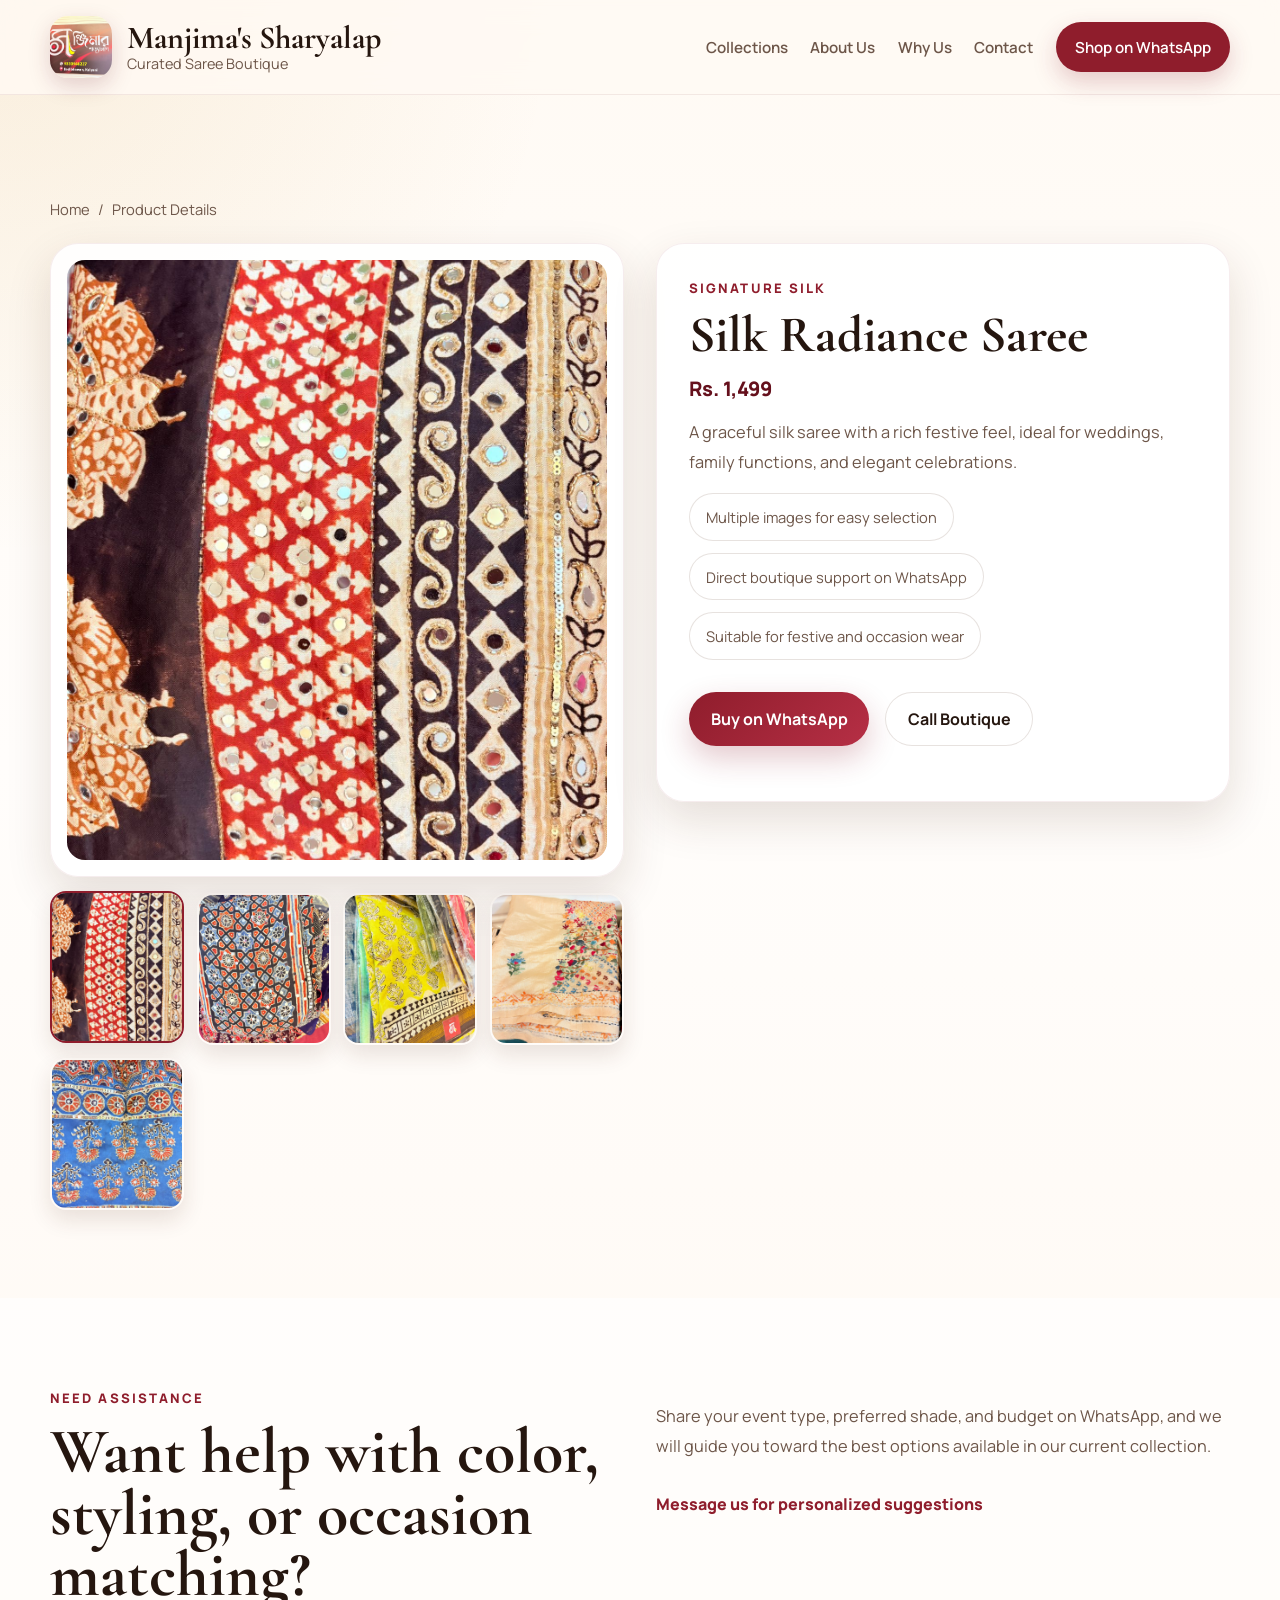
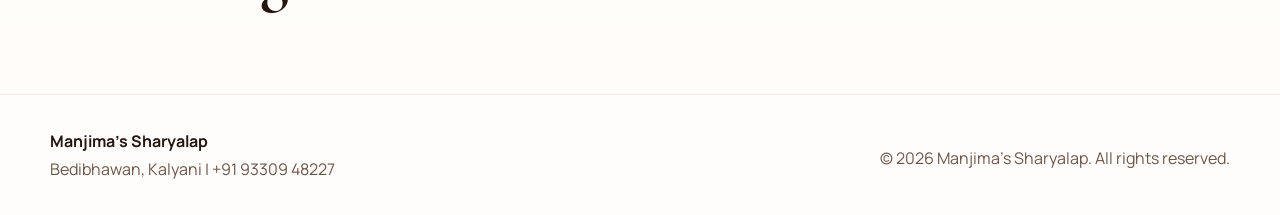
==== product.html @ 6802c30f "first commit" ====
<!DOCTYPE html>
<html lang="en">
<head>
    <meta charset="UTF-8">
    <meta name="viewport" content="width=device-width, initial-scale=1.0">
    <title>Product Details | Manjima's Sharyalap</title>
    <meta
        name="description"
        content="View saree details, browse gallery images, and connect with Manjima's Sharyalap on WhatsApp."
    >
    <link rel="preconnect" href="https://fonts.googleapis.com">
    <link rel="preconnect" href="https://fonts.gstatic.com" crossorigin>
    <link href="https://fonts.googleapis.com/css2?family=Cormorant+Garamond:wght@500;600;700&family=Manrope:wght@400;500;600;700;800&display=swap" rel="stylesheet">
    <link rel="stylesheet" href="css/style.css">
</head>
<body data-page="product">
    <header class="site-header compact-header">
        <div class="container nav-wrap">
            <a class="brand" href="index.html" aria-label="Manjima's Sharyalap Home">
                <img src="assets/logo.jpeg" alt="Manjima's Sharyalap logo">
                <div>
                    <span class="brand-title">Manjima's Sharyalap</span>
                    <span class="brand-subtitle">Curated Saree Boutique</span>
                </div>
            </a>

            <button class="nav-toggle" type="button" aria-label="Toggle menu" aria-expanded="false">
                <span></span>
                <span></span>
                <span></span>
            </button>

            <nav class="site-nav">
                <a href="index.html#collections">Collections</a>
                <a href="index.html#about">About Us</a>
                <a href="index.html#why-us">Why Us</a>
                <a href="index.html#contact">Contact</a>
                <a class="nav-cta" href="https://wa.me/919330948227?text=Hello%2C%20I%20want%20to%20explore%20your%20sarees." target="_blank" rel="noreferrer">Shop on WhatsApp</a>
            </nav>
        </div>
    </header>

    <main class="product-page">
        <section class="section">
            <div class="container breadcrumb">
                <a href="index.html">Home</a>
                <span>/</span>
                <span>Product Details</span>
            </div>

            <div class="container product-layout">
                <div class="product-gallery">
                    <div class="product-main-image">
                        <img id="mainImg" src="" alt="Saree image">
                    </div>
                    <div class="thumbs" id="thumbnailList"></div>
                </div>

                <div class="product-info">
                    <span class="eyebrow" id="productCategory">Signature Saree</span>
                    <h1 id="productName">Saree Collection</h1>
                    <p class="product-price" id="productPrice"></p>
                    <p class="product-description" id="productDescription"></p>

                    <div class="product-benefits">
                        <span>Multiple images for easy selection</span>
                        <span>Direct boutique support on WhatsApp</span>
                        <span>Suitable for festive and occasion wear</span>
                    </div>

                    <div class="product-actions">
                        <a class="btn btn-primary" id="buyLink" href="#" target="_blank" rel="noreferrer">Buy on WhatsApp</a>
                        <a class="btn btn-secondary" href="tel:+919330948227">Call Boutique</a>
                    </div>
                </div>
            </div>
        </section>

        <section class="section alt-section">
            <div class="container two-column">
                <div>
                    <span class="eyebrow">Need Assistance</span>
                    <h2>Want help with color, styling, or occasion matching?</h2>
                </div>
                <div>
                    <p>
                        Share your event type, preferred shade, and budget on WhatsApp, and we will guide you toward the best options available in our current collection.
                    </p>
                    <a class="text-link" href="https://wa.me/919330948227?text=Hello%2C%20I%20need%20help%20selecting%20a%20saree." target="_blank" rel="noreferrer">Message us for personalized suggestions</a>
                </div>
            </div>
        </section>
    </main>

    <footer class="site-footer">
        <div class="container footer-wrap">
            <div>
                <strong>Manjima's Sharyalap</strong>
                <p>Bedibhawan, Kalyani | +91 93309 48227</p>
            </div>
            <p>&copy; 2026 Manjima's Sharyalap. All rights reserved.</p>
        </div>
    </footer>

    <script src="js/script.js"></script>
</body>
</html>
---- css/style.css ----
:root {
    --bg: #fffaf4;
    --surface: #fffdf9;
    --surface-strong: #fff2e2;
    --text: #25160f;
    --muted: #6d5649;
    --line: rgba(87, 49, 31, 0.14);
    --primary: #8f1d2c;
    --primary-deep: #65101c;
    --accent: #d7a54a;
    --accent-soft: rgba(215, 165, 74, 0.18);
    --success: #1b7f4b;
    --shadow: 0 18px 45px rgba(73, 35, 16, 0.14);
    --radius-lg: 28px;
    --radius-md: 18px;
    --radius-sm: 12px;
    --container: 1180px;
}

* {
    box-sizing: border-box;
}

html {
    scroll-behavior: smooth;
}

body {
    margin: 0;
    font-family: "Manrope", sans-serif;
    color: var(--text);
    background:
        radial-gradient(circle at top left, rgba(215, 165, 74, 0.14), transparent 25%),
        linear-gradient(180deg, #fffaf4 0%, #fffdfb 42%, #fff8f1 100%);
}

img {
    max-width: 100%;
    display: block;
}

a {
    color: inherit;
    text-decoration: none;
}

button {
    font: inherit;
}

.container {
    width: min(calc(100% - 2rem), var(--container));
    margin: 0 auto;
}

.section {
    padding: 5.5rem 0;
}

.alt-section {
    background: rgba(255, 255, 255, 0.65);
}

.eyebrow {
    display: inline-block;
    margin-bottom: 0.9rem;
    font-size: 0.82rem;
    font-weight: 800;
    letter-spacing: 0.16em;
    text-transform: uppercase;
    color: var(--primary);
}

.site-header {
    position: sticky;
    top: 0;
    z-index: 50;
    backdrop-filter: blur(14px);
    background: rgba(255, 250, 244, 0.84);
    border-bottom: 1px solid rgba(101, 16, 28, 0.08);
}

.nav-wrap {
    display: flex;
    align-items: center;
    justify-content: space-between;
    gap: 1rem;
    padding: 1rem 0;
}

.brand {
    display: flex;
    align-items: center;
    gap: 0.95rem;
    min-width: 0;
}

.brand img {
    width: 62px;
    height: 62px;
    object-fit: cover;
    border-radius: 18px;
    box-shadow: 0 8px 22px rgba(101, 16, 28, 0.18);
}

.brand div {
    display: flex;
    flex-direction: column;
}

.brand-title {
    font-family: "Cormorant Garamond", serif;
    font-size: 2rem;
    font-weight: 700;
    line-height: 1;
}

.brand-subtitle {
    color: var(--muted);
    font-size: 0.9rem;
}

.site-nav {
    display: flex;
    align-items: center;
    gap: 1.4rem;
    font-size: 0.95rem;
    font-weight: 600;
}

.site-nav a {
    color: var(--muted);
    transition: color 0.2s ease, transform 0.2s ease;
}

.site-nav a:hover,
.site-nav a:focus-visible {
    color: var(--primary);
    transform: translateY(-1px);
}

.nav-cta {
    padding: 0.9rem 1.2rem;
    border-radius: 999px;
    background: var(--primary);
    color: #fff !important;
    box-shadow: 0 10px 24px rgba(143, 29, 44, 0.22);
}

.nav-toggle {
    display: none;
    width: 48px;
    height: 48px;
    border: 1px solid var(--line);
    border-radius: 14px;
    background: #fff;
    align-items: center;
    justify-content: center;
    flex-direction: column;
    gap: 4px;
    cursor: pointer;
}

.nav-toggle span {
    width: 18px;
    height: 2px;
    background: var(--text);
    border-radius: 999px;
}

.hero-section {
    padding: 5.8rem 0 4rem;
}

.hero-grid {
    display: grid;
    grid-template-columns: 1.2fr 0.8fr;
    gap: 2rem;
    align-items: stretch;
}

.hero-copy h1,
.section h2,
.product-info h1 {
    margin: 0;
    font-family: "Cormorant Garamond", serif;
    font-size: clamp(2.7rem, 5vw, 5rem);
    line-height: 0.96;
}

.hero-copy p,
.section-heading p,
.two-column p,
.feature-card p,
.contact-panel p,
.product-description {
    color: var(--muted);
    font-size: 1.02rem;
    line-height: 1.8;
}

.hero-actions,
.product-actions {
    display: flex;
    gap: 1rem;
    flex-wrap: wrap;
    margin: 2rem 0 1.4rem;
}

.btn {
    display: inline-flex;
    align-items: center;
    justify-content: center;
    min-height: 52px;
    padding: 0.95rem 1.35rem;
    border-radius: 999px;
    font-weight: 700;
    transition: transform 0.2s ease, box-shadow 0.2s ease, background 0.2s ease;
}

.btn:hover,
.btn:focus-visible {
    transform: translateY(-2px);
}

.btn-primary {
    background: linear-gradient(135deg, var(--primary), #b62f45);
    color: #fff;
    box-shadow: 0 12px 30px rgba(143, 29, 44, 0.24);
}

.btn-secondary {
    border: 1px solid var(--line);
    background: rgba(255, 255, 255, 0.8);
    color: var(--text);
}

.hero-points,
.product-benefits {
    display: flex;
    flex-wrap: wrap;
    gap: 0.75rem;
}

.hero-points span,
.product-benefits span {
    padding: 0.8rem 1rem;
    border-radius: 999px;
    background: rgba(255, 255, 255, 0.78);
    border: 1px solid var(--line);
    color: var(--muted);
    font-size: 0.92rem;
}

.hero-card,
.cta-banner,
.contact-panel,
.map-card,
.product-info,
.product-main-image,
.feature-card,
.card {
    border-radius: var(--radius-lg);
    background: rgba(255, 255, 255, 0.9);
    box-shadow: var(--shadow);
    border: 1px solid rgba(143, 29, 44, 0.08);
}

.hero-card {
    padding: 2rem;
    background:
        linear-gradient(155deg, rgba(143, 29, 44, 0.96), rgba(67, 16, 21, 0.92)),
        url("../assets/logo.jpeg") center/cover;
    color: #fff;
    overflow: hidden;
    position: relative;
}

.hero-card::after {
    content: "";
    position: absolute;
    inset: 0;
    background: linear-gradient(180deg, rgba(255,255,255,0.04), rgba(255,255,255,0));
    pointer-events: none;
}

.hero-card > * {
    position: relative;
    z-index: 1;
}

.hero-card-top {
    display: flex;
    flex-direction: column;
    gap: 0.35rem;
    padding-bottom: 1.6rem;
    border-bottom: 1px solid rgba(255, 255, 255, 0.16);
}

.hero-highlights {
    padding: 1.6rem 0;
    margin: 0;
    list-style: none;
    display: grid;
    gap: 0.9rem;
}

.hero-highlights li {
    position: relative;
    padding-left: 1.2rem;
    line-height: 1.7;
}

.hero-highlights li::before {
    content: "";
    position: absolute;
    left: 0;
    top: 0.7rem;
    width: 7px;
    height: 7px;
    border-radius: 50%;
    background: var(--accent);
}

.hero-contact {
    display: flex;
    flex-wrap: wrap;
    gap: 1rem;
}

.hero-contact a {
    color: #fff;
    font-weight: 700;
}

.proof-strip {
    padding-bottom: 1rem;
}

.proof-grid {
    display: grid;
    grid-template-columns: repeat(3, 1fr);
    gap: 1rem;
}

.proof-grid div {
    padding: 1.25rem 1.4rem;
    border-radius: var(--radius-md);
    border: 1px solid var(--line);
    background: rgba(255, 255, 255, 0.78);
}

.proof-grid strong,
.feature-card h3,
.card h3 {
    display: block;
    margin-bottom: 0.45rem;
    font-size: 1.05rem;
}

.proof-grid span {
    color: var(--muted);
    line-height: 1.7;
    font-size: 0.94rem;
}

.section-heading {
    max-width: 720px;
    margin-bottom: 2.4rem;
}

.product-grid,
.feature-grid {
    display: grid;
    grid-template-columns: repeat(4, minmax(0, 1fr));
    gap: 1.4rem;
}

.card {
    overflow: hidden;
}

.card-media {
    position: relative;
    aspect-ratio: 0.82;
    overflow: hidden;
}

.card-media img {
    width: 100%;
    height: 100%;
    object-fit: cover;
    transition: transform 0.45s ease;
}

.card:hover .card-media img {
    transform: scale(1.05);
}

.card-body {
    padding: 1.35rem;
}

.card-tag {
    display: inline-flex;
    align-items: center;
    padding: 0.4rem 0.7rem;
    border-radius: 999px;
    background: var(--accent-soft);
    color: var(--primary);
    font-size: 0.76rem;
    font-weight: 800;
    letter-spacing: 0.08em;
    text-transform: uppercase;
}

.card p,
.card-footer span,
.contact-list a,
.contact-list p,
.text-link,
.breadcrumb,
.breadcrumb a {
    color: var(--muted);
}

.card-price,
.product-price {
    display: block;
    margin: 0.9rem 0 0.5rem;
    font-size: 1.25rem;
    font-weight: 800;
    color: var(--primary-deep);
}

.card-footer {
    display: flex;
    align-items: center;
    justify-content: space-between;
    gap: 1rem;
    margin-top: 1.2rem;
}

.card-link {
    color: var(--primary);
    font-weight: 800;
}

.two-column,
.contact-grid,
.product-layout {
    display: grid;
    grid-template-columns: repeat(2, minmax(0, 1fr));
    gap: 2rem;
    align-items: start;
}

.feature-card {
    padding: 1.5rem;
}

.cta-section {
    padding-top: 0;
}

.cta-banner {
    padding: 2rem 2.2rem;
    display: flex;
    align-items: center;
    justify-content: space-between;
    gap: 1.5rem;
    background:
        linear-gradient(135deg, rgba(255, 240, 221, 0.98), rgba(255, 250, 244, 0.92));
}

.contact-panel,
.map-card,
.product-info {
    padding: 2rem;
}

.contact-list {
    display: grid;
    gap: 0.85rem;
    margin-top: 1.4rem;
}

.contact-list a {
    font-weight: 700;
}

.map-card iframe {
    width: 100%;
    min-height: 360px;
    border: 0;
    border-radius: 20px;
}

.site-footer {
    padding: 2.2rem 0;
    border-top: 1px solid rgba(101, 16, 28, 0.08);
    background: rgba(255, 255, 255, 0.74);
}

.footer-wrap {
    display: flex;
    justify-content: space-between;
    gap: 1.5rem;
    align-items: center;
}

.footer-wrap p {
    margin: 0.35rem 0 0;
    color: var(--muted);
}

.product-page {
    padding-top: 1rem;
}

.breadcrumb {
    display: flex;
    align-items: center;
    gap: 0.5rem;
    font-size: 0.92rem;
    margin-bottom: 1.5rem;
}

.product-gallery {
    display: grid;
    gap: 1rem;
}

.product-main-image {
    padding: 1rem;
}

.product-main-image img {
    width: 100%;
    aspect-ratio: 0.9;
    object-fit: cover;
    border-radius: 18px;
}

.thumbs {
    display: grid;
    grid-template-columns: repeat(4, minmax(0, 1fr));
    gap: 0.8rem;
}

.thumbs img {
    width: 100%;
    aspect-ratio: 0.88;
    object-fit: cover;
    border-radius: 16px;
    cursor: pointer;
    border: 2px solid transparent;
    box-shadow: 0 10px 22px rgba(73, 35, 16, 0.12);
    transition: border-color 0.2s ease, transform 0.2s ease;
}

.thumbs img:hover,
.thumbs img.active {
    border-color: var(--primary);
    transform: translateY(-2px);
}

.product-info h1 {
    font-size: clamp(2.3rem, 4vw, 3.8rem);
}

.text-link {
    display: inline-block;
    margin-top: 1rem;
    color: var(--primary);
    font-weight: 800;
}

@media (max-width: 1080px) {
    .product-grid,
    .feature-grid {
        grid-template-columns: repeat(2, minmax(0, 1fr));
    }

    .hero-grid,
    .two-column,
    .contact-grid,
    .product-layout {
        grid-template-columns: 1fr;
    }
}

@media (max-width: 820px) {
    .site-nav {
        position: absolute;
        top: calc(100% + 0.75rem);
        right: 1rem;
        left: 1rem;
        display: none;
        flex-direction: column;
        align-items: stretch;
        padding: 1rem;
        border-radius: 20px;
        background: rgba(255, 250, 244, 0.98);
        border: 1px solid var(--line);
        box-shadow: var(--shadow);
    }

    .site-nav.open {
        display: flex;
    }

    .nav-toggle {
        display: inline-flex;
    }

    .proof-grid,
    .footer-wrap {
        grid-template-columns: 1fr;
        display: grid;
    }

    .cta-banner {
        flex-direction: column;
        align-items: flex-start;
    }
}

@media (max-width: 640px) {
    .section,
    .hero-section {
        padding: 4rem 0;
    }

    .brand-title {
        font-size: 1.55rem;
    }

    .brand-subtitle {
        font-size: 0.8rem;
    }

    .product-grid,
    .feature-grid,
    .thumbs {
        grid-template-columns: 1fr;
    }

    .proof-grid {
        display: grid;
        grid-template-columns: 1fr;
    }

    .card-footer,
    .hero-actions,
    .product-actions {
        align-items: stretch;
        flex-direction: column;
    }

    .btn,
    .nav-cta {
        width: 100%;
    }

    .brand img {
        width: 54px;
        height: 54px;
    }
}
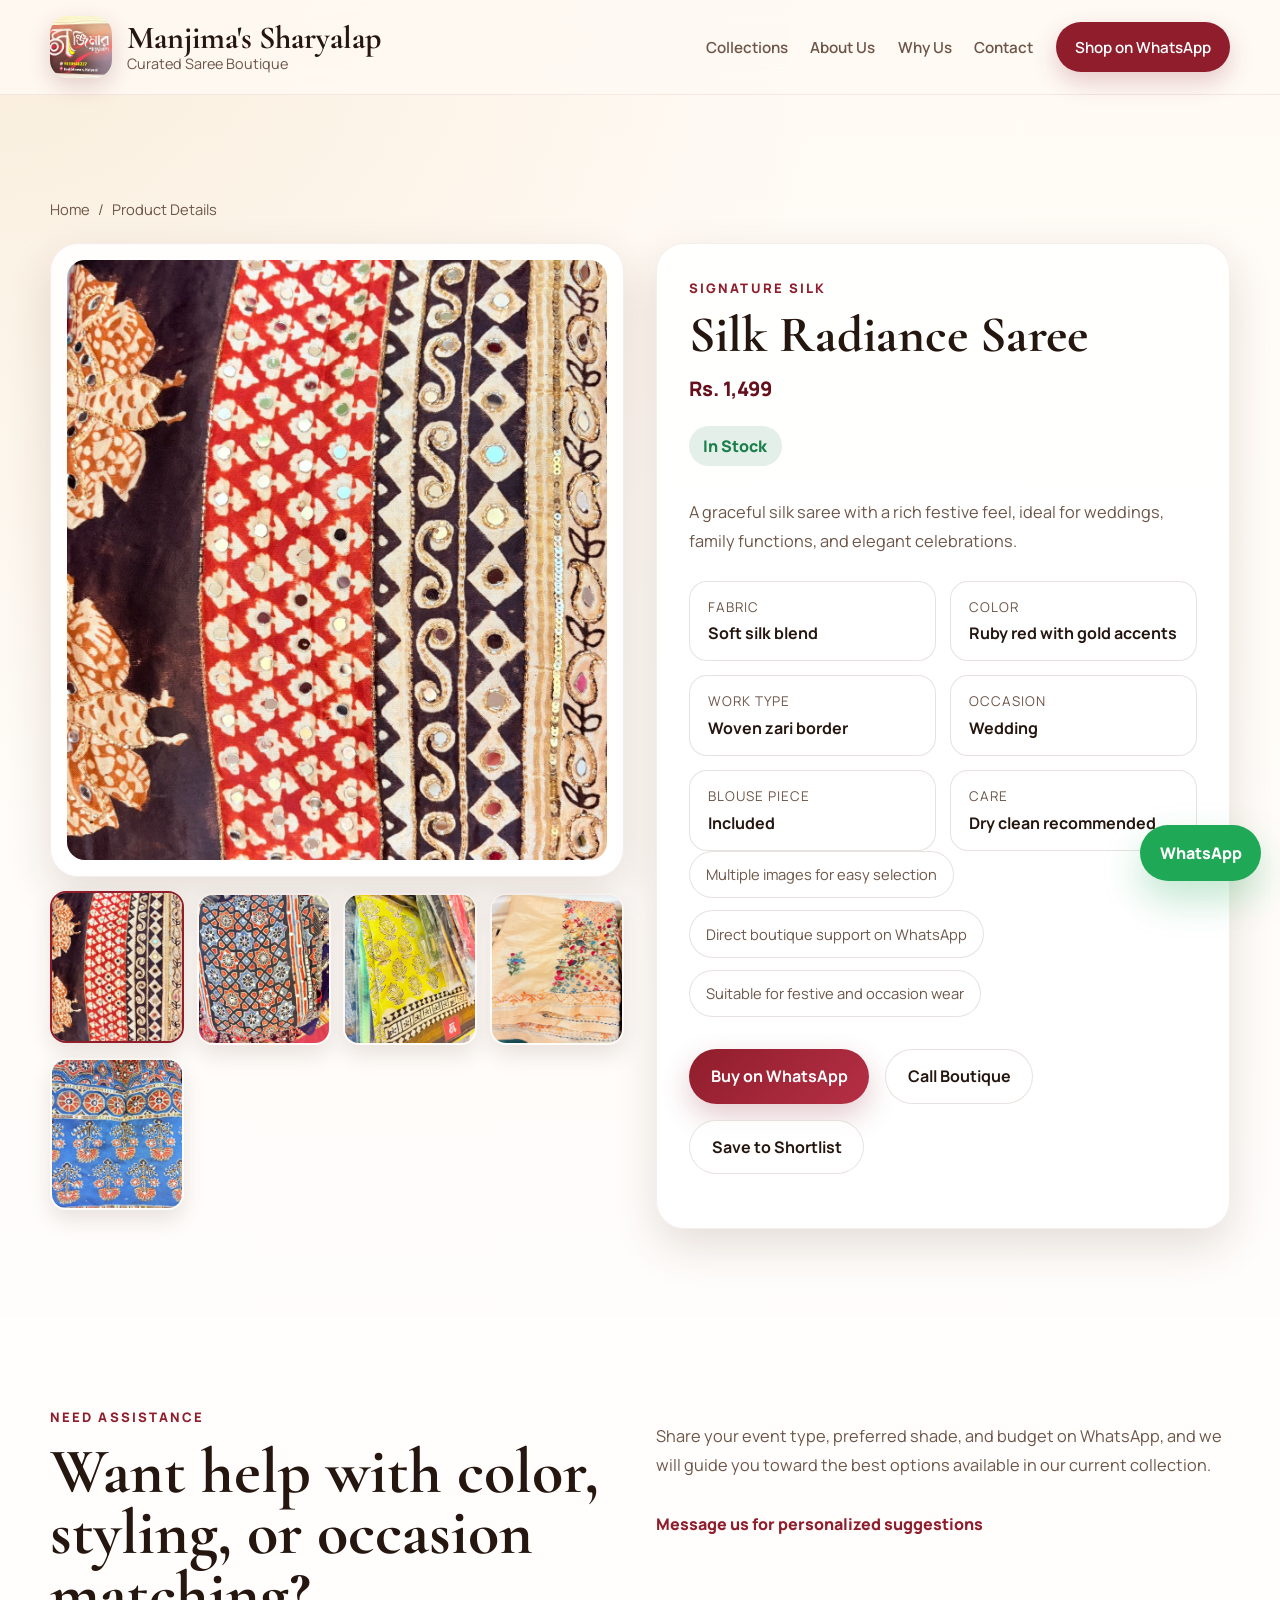
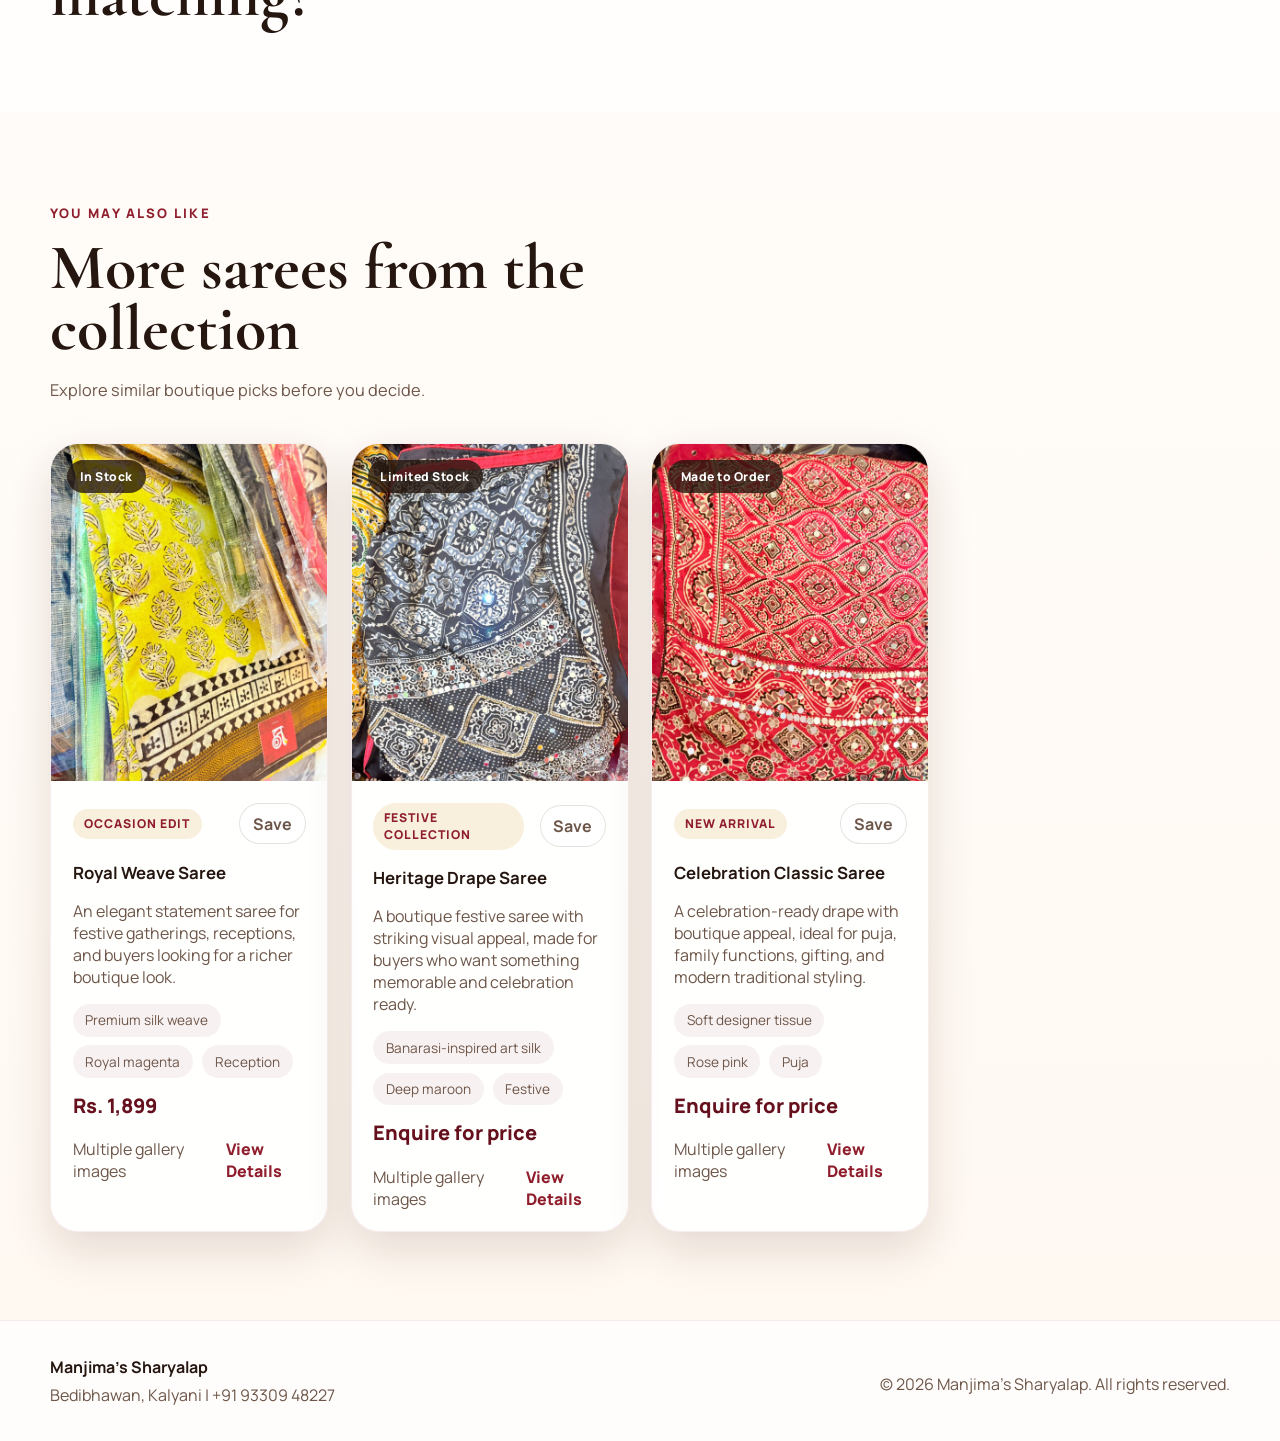
==== commit 7fbee7f0: "new things" ====
--- a/product.html
+++ b/product.html
@@ -14,8 +14,10 @@
     <link rel="stylesheet" href="css/style.css">
 </head>
 <body data-page="product">
+    <!-- Header / Navigation -->
     <header class="site-header compact-header">
         <div class="container nav-wrap">
+            <!-- Brand block: update logo, store name, or subtitle here -->
             <a class="brand" href="index.html" aria-label="Manjima's Sharyalap Home">
                 <img src="assets/logo.jpeg" alt="Manjima's Sharyalap logo">
                 <div>
@@ -30,6 +32,7 @@
                 <span></span>
             </button>
 
+            <!-- Main navigation: keep these links aligned with index.html sections -->
             <nav class="site-nav">
                 <a href="index.html#collections">Collections</a>
                 <a href="index.html#about">About Us</a>
@@ -41,7 +44,9 @@
     </header>
 
     <main class="product-page">
+        <!-- Product details section: images and product information are filled from js/script.js -->
         <section class="section">
+            <!-- Breadcrumb -->
             <div class="container breadcrumb">
                 <a href="index.html">Home</a>
                 <span>/</span>
@@ -49,18 +54,23 @@
             </div>
 
             <div class="container product-layout">
+                <!-- Product gallery -->
                 <div class="product-gallery">
                     <div class="product-main-image">
-                        <img id="mainImg" src="" alt="Saree image">
+                        <img id="mainImg" src="" alt="Saree image" role="button" tabindex="0" aria-label="Open zoomed product image">
                     </div>
                     <div class="thumbs" id="thumbnailList"></div>
                 </div>
 
+                <!-- Product info and call-to-action buttons -->
                 <div class="product-info">
                     <span class="eyebrow" id="productCategory">Signature Saree</span>
                     <h1 id="productName">Saree Collection</h1>
                     <p class="product-price" id="productPrice"></p>
+                    <p class="product-availability" id="productAvailability"></p>
                     <p class="product-description" id="productDescription"></p>
+
+                    <div class="detail-grid" id="productDetails"></div>
 
                     <div class="product-benefits">
                         <span>Multiple images for easy selection</span>
@@ -71,11 +81,13 @@
                     <div class="product-actions">
                         <a class="btn btn-primary" id="buyLink" href="#" target="_blank" rel="noreferrer">Buy on WhatsApp</a>
                         <a class="btn btn-secondary" href="tel:+919330948227">Call Boutique</a>
+                        <button class="btn btn-secondary" id="shortlistToggle" type="button">Save to Shortlist</button>
                     </div>
                 </div>
             </div>
         </section>
 
+        <!-- Support CTA section: update this if you want a different product inquiry message -->
         <section class="section alt-section">
             <div class="container two-column">
                 <div>
@@ -90,8 +102,28 @@
                 </div>
             </div>
         </section>
+
+        <section class="section" id="relatedSection">
+            <div class="container">
+                <div class="section-heading">
+                    <span class="eyebrow">You May Also Like</span>
+                    <h2>More sarees from the collection</h2>
+                    <p>Explore similar boutique picks before you decide.</p>
+                </div>
+                <div class="product-grid" id="relatedProducts"></div>
+            </div>
+        </section>
     </main>
 
+    <!-- Image zoom modal: opens when users tap the main product image -->
+    <div class="image-modal" id="imageModal" aria-hidden="true">
+        <button class="image-modal-nav image-modal-prev" id="imageModalPrev" type="button" aria-label="Previous image">&#10094;</button>
+        <button class="image-modal-close" id="imageModalClose" type="button" aria-label="Close image zoom">&times;</button>
+        <img id="modalImg" src="" alt="Zoomed saree image">
+        <button class="image-modal-nav image-modal-next" id="imageModalNext" type="button" aria-label="Next image">&#10095;</button>
+    </div>
+
+    <!-- Footer -->
     <footer class="site-footer">
         <div class="container footer-wrap">
             <div>
@@ -102,6 +134,10 @@
         </div>
     </footer>
 
+    <a class="floating-whatsapp" href="https://wa.me/919330948227?text=Hello%20Manjima%27s%20Sharyalap%2C%20I%20want%20to%20explore%20your%20latest%20saree%20collection." target="_blank" rel="noreferrer" aria-label="Chat on WhatsApp">
+        WhatsApp
+    </a>
+
     <script src="js/script.js"></script>
 </body>
 </html>
--- a/css/style.css
+++ b/css/style.css
@@ -1,3 +1,4 @@
+/* Global theme variables: change brand colors, shadows, spacing, and radius here */
 :root {
     --bg: #fffaf4;
     --surface: #fffdf9;
@@ -17,6 +18,7 @@
     --container: 1180px;
 }
 
+/* Base reset / global defaults */
 * {
     box-sizing: border-box;
 }
@@ -48,11 +50,13 @@
     font: inherit;
 }
 
+/* Shared layout helpers */
 .container {
     width: min(calc(100% - 2rem), var(--container));
     margin: 0 auto;
 }
 
+/* Reusable section spacing */
 .section {
     padding: 5.5rem 0;
 }
@@ -61,6 +65,7 @@
     background: rgba(255, 255, 255, 0.65);
 }
 
+/* Small top labels used above headings */
 .eyebrow {
     display: inline-block;
     margin-bottom: 0.9rem;
@@ -71,6 +76,7 @@
     color: var(--primary);
 }
 
+/* Header and navigation */
 .site-header {
     position: sticky;
     top: 0;
@@ -88,6 +94,7 @@
     padding: 1rem 0;
 }
 
+/* Brand logo and name */
 .brand {
     display: flex;
     align-items: center;
@@ -120,6 +127,7 @@
     font-size: 0.9rem;
 }
 
+/* Desktop navigation and CTA button */
 .site-nav {
     display: flex;
     align-items: center;
@@ -147,6 +155,7 @@
     box-shadow: 0 10px 24px rgba(143, 29, 44, 0.22);
 }
 
+/* Mobile menu button */
 .nav-toggle {
     display: none;
     width: 48px;
@@ -168,6 +177,7 @@
     border-radius: 999px;
 }
 
+/* Homepage hero section */
 .hero-section {
     padding: 5.8rem 0 4rem;
 }
@@ -207,6 +217,7 @@
     margin: 2rem 0 1.4rem;
 }
 
+/* Primary buttons */
 .btn {
     display: inline-flex;
     align-items: center;
@@ -235,6 +246,13 @@
     color: var(--text);
 }
 
+.btn-secondary.active {
+    background: var(--primary);
+    color: #fff;
+    border-color: var(--primary);
+}
+
+/* Hero trust points and product benefit pills */
 .hero-points,
 .product-benefits {
     display: flex;
@@ -252,6 +270,7 @@
     font-size: 0.92rem;
 }
 
+/* Shared card styling */
 .hero-card,
 .cta-banner,
 .contact-panel,
@@ -266,6 +285,7 @@
     border: 1px solid rgba(143, 29, 44, 0.08);
 }
 
+/* Hero card with branded background */
 .hero-card {
     padding: 2rem;
     background:
@@ -333,6 +353,7 @@
     font-weight: 700;
 }
 
+/* Trust strip below hero */
 .proof-strip {
     padding-bottom: 1rem;
 }
@@ -364,18 +385,21 @@
     font-size: 0.94rem;
 }
 
+/* Section headings */
 .section-heading {
     max-width: 720px;
     margin-bottom: 2.4rem;
 }
 
+/* Product listing and feature grids */
 .product-grid,
 .feature-grid {
     display: grid;
-    grid-template-columns: repeat(4, minmax(0, 1fr));
+    grid-template-columns: repeat(4, minmax(220px, 1fr));
     gap: 1.4rem;
 }
 
+/* Product card styles */
 .card {
     overflow: hidden;
 }
@@ -384,6 +408,19 @@
     position: relative;
     aspect-ratio: 0.82;
     overflow: hidden;
+}
+
+.card-badge {
+    position: absolute;
+    top: 1rem;
+    left: 1rem;
+    padding: 0.5rem 0.8rem;
+    border-radius: 999px;
+    background: rgba(37, 22, 15, 0.78);
+    color: #fff;
+    font-size: 0.76rem;
+    font-weight: 800;
+    letter-spacing: 0.04em;
 }
 
 .card-media img {
@@ -399,6 +436,13 @@
 
 .card-body {
     padding: 1.35rem;
+}
+
+.card-topline {
+    display: flex;
+    align-items: center;
+    justify-content: space-between;
+    gap: 1rem;
 }
 
 .card-tag {
@@ -446,6 +490,84 @@
     font-weight: 800;
 }
 
+.card-meta {
+    display: flex;
+    flex-wrap: wrap;
+    gap: 0.55rem;
+    margin-top: 1rem;
+}
+
+.card-meta span {
+    padding: 0.45rem 0.8rem;
+    border-radius: 999px;
+    background: rgba(143, 29, 44, 0.06);
+    color: var(--muted);
+    font-size: 0.85rem;
+}
+
+.shortlist-btn {
+    border: 1px solid var(--line);
+    background: #fff;
+    color: var(--muted);
+    padding: 0.55rem 0.8rem;
+    border-radius: 999px;
+    font-weight: 700;
+    cursor: pointer;
+    transition: background 0.2s ease, color 0.2s ease, border-color 0.2s ease;
+}
+
+.shortlist-btn.active,
+.shortlist-btn:hover,
+.shortlist-btn:focus-visible {
+    background: var(--primary);
+    color: #fff;
+    border-color: var(--primary);
+}
+
+.catalog-toolbar,
+.shortlist-actions {
+    display: flex;
+    align-items: end;
+    gap: 1rem;
+    flex-wrap: wrap;
+    margin-bottom: 1rem;
+}
+
+.search-field,
+.filter-field {
+    display: grid;
+    gap: 0.45rem;
+    flex: 1 1 220px;
+    color: var(--muted);
+    font-size: 0.92rem;
+    font-weight: 700;
+}
+
+.search-field input,
+.filter-field select {
+    min-height: 52px;
+    border-radius: 16px;
+    border: 1px solid var(--line);
+    background: rgba(255, 255, 255, 0.95);
+    padding: 0 1rem;
+    color: var(--text);
+    font: inherit;
+}
+
+.filter-reset {
+    min-width: 140px;
+}
+
+.catalog-summary,
+.empty-state {
+    color: var(--muted);
+}
+
+.empty-state {
+    margin-top: 1.2rem;
+}
+
+/* Two-column content sections */
 .two-column,
 .contact-grid,
 .product-layout {
@@ -459,6 +581,7 @@
     padding: 1.5rem;
 }
 
+/* CTA banner */
 .cta-section {
     padding-top: 0;
 }
@@ -473,6 +596,7 @@
         linear-gradient(135deg, rgba(255, 240, 221, 0.98), rgba(255, 250, 244, 0.92));
 }
 
+/* Contact and product information panels */
 .contact-panel,
 .map-card,
 .product-info {
@@ -496,6 +620,7 @@
     border-radius: 20px;
 }
 
+/* Footer */
 .site-footer {
     padding: 2.2rem 0;
     border-top: 1px solid rgba(101, 16, 28, 0.08);
@@ -514,6 +639,7 @@
     color: var(--muted);
 }
 
+/* Product page layout */
 .product-page {
     padding-top: 1rem;
 }
@@ -540,8 +666,10 @@
     aspect-ratio: 0.9;
     object-fit: cover;
     border-radius: 18px;
-}
-
+    cursor: zoom-in;
+}
+
+/* Product gallery thumbnails */
 .thumbs {
     display: grid;
     grid-template-columns: repeat(4, minmax(0, 1fr));
@@ -569,6 +697,78 @@
     font-size: clamp(2.3rem, 4vw, 3.8rem);
 }
 
+.product-availability {
+    display: inline-flex;
+    margin-bottom: 1rem;
+    padding: 0.55rem 0.9rem;
+    border-radius: 999px;
+    font-weight: 800;
+}
+
+.status-in-stock {
+    background: rgba(27, 127, 75, 0.12);
+    color: var(--success);
+}
+
+.status-limited-stock {
+    background: rgba(215, 165, 74, 0.22);
+    color: #8a5d0a;
+}
+
+.status-made-to-order {
+    background: rgba(143, 29, 44, 0.1);
+    color: var(--primary);
+}
+
+.detail-grid {
+    display: grid;
+    grid-template-columns: repeat(2, minmax(0, 1fr));
+    gap: 0.9rem;
+    margin: 1.5rem 0 0;
+}
+
+.detail-card {
+    padding: 1rem 1.1rem;
+    border-radius: 18px;
+    background: rgba(255, 255, 255, 0.72);
+    border: 1px solid var(--line);
+}
+
+.detail-card span {
+    display: block;
+    margin-bottom: 0.4rem;
+    color: var(--muted);
+    font-size: 0.84rem;
+    text-transform: uppercase;
+    letter-spacing: 0.08em;
+}
+
+.detail-card strong {
+    font-size: 1rem;
+}
+
+.floating-whatsapp {
+    position: fixed;
+    right: 1.2rem;
+    bottom: 1.2rem;
+    z-index: 60;
+    display: inline-flex;
+    align-items: center;
+    justify-content: center;
+    min-height: 56px;
+    padding: 0.95rem 1.2rem;
+    border-radius: 999px;
+    background: #1fa855;
+    color: #fff;
+    font-weight: 800;
+    box-shadow: 0 18px 38px rgba(31, 168, 85, 0.28);
+}
+
+.is-disabled {
+    opacity: 0.55;
+    pointer-events: none;
+}
+
 .text-link {
     display: inline-block;
     margin-top: 1rem;
@@ -576,6 +776,72 @@
     font-weight: 800;
 }
 
+/* Product image zoom modal */
+.image-modal {
+    position: fixed;
+    inset: 0;
+    display: flex;
+    align-items: center;
+    justify-content: center;
+    padding: 1.5rem;
+    background: rgba(25, 15, 11, 0.88);
+    opacity: 0;
+    visibility: hidden;
+    pointer-events: none;
+    transition: opacity 0.25s ease, visibility 0.25s ease;
+    z-index: 100;
+}
+
+.image-modal.open {
+    opacity: 1;
+    visibility: visible;
+    pointer-events: auto;
+}
+
+.image-modal img {
+    max-width: min(92vw, 920px);
+    max-height: 84vh;
+    width: auto;
+    height: auto;
+    border-radius: 22px;
+    box-shadow: 0 22px 60px rgba(0, 0, 0, 0.34);
+    background: #fff;
+}
+
+.image-modal-nav,
+.image-modal-close {
+    position: absolute;
+    width: 48px;
+    height: 48px;
+    border: 0;
+    border-radius: 999px;
+    background: rgba(255, 255, 255, 0.12);
+    color: #fff;
+    font-size: 2rem;
+    line-height: 1;
+    cursor: pointer;
+}
+
+.image-modal-close {
+    top: 1rem;
+    right: 1rem;
+}
+
+.image-modal-nav {
+    top: 50%;
+    transform: translateY(-50%);
+    font-size: 1.6rem;
+}
+
+.image-modal-prev {
+    left: 1rem;
+}
+
+.image-modal-next {
+    right: 1rem;
+}
+
+/* Responsive layout rules */
 @media (max-width: 1080px) {
     .product-grid,
     .feature-grid {
@@ -587,6 +853,12 @@
     .contact-grid,
     .product-layout {
         grid-template-columns: 1fr;
+    }
+}
+
+@media (max-width: 900px) {
+    .product-grid {
+        grid-template-columns: repeat(2, minmax(0, 1fr));
     }
 }
 
@@ -642,8 +914,22 @@
 
     .product-grid,
     .feature-grid,
-    .thumbs {
+    .thumbs,
+    .detail-grid {
         grid-template-columns: 1fr;
+    }
+
+    .card-body {
+        padding: 1.1rem;
+    }
+
+    .card h3 {
+        font-size: 1.2rem;
+    }
+
+    .card p {
+        font-size: 0.96rem;
+        line-height: 1.65;
     }
 
     .proof-grid {
@@ -653,13 +939,18 @@
 
     .card-footer,
     .hero-actions,
-    .product-actions {
+    .product-actions,
+    .catalog-toolbar,
+    .shortlist-actions {
         align-items: stretch;
         flex-direction: column;
     }
 
     .btn,
-    .nav-cta {
+    .nav-cta,
+    .filter-reset,
+    .search-field,
+    .filter-field {
         width: 100%;
     }
 
@@ -667,4 +958,24 @@
         width: 54px;
         height: 54px;
     }
-}
+
+    .image-modal {
+        padding: 1rem;
+    }
+
+    .image-modal img {
+        max-width: 100%;
+        max-height: 78vh;
+    }
+
+    .image-modal-nav {
+        width: 42px;
+        height: 42px;
+    }
+
+    .floating-whatsapp {
+        right: 1rem;
+        left: 1rem;
+        bottom: 1rem;
+    }
+}
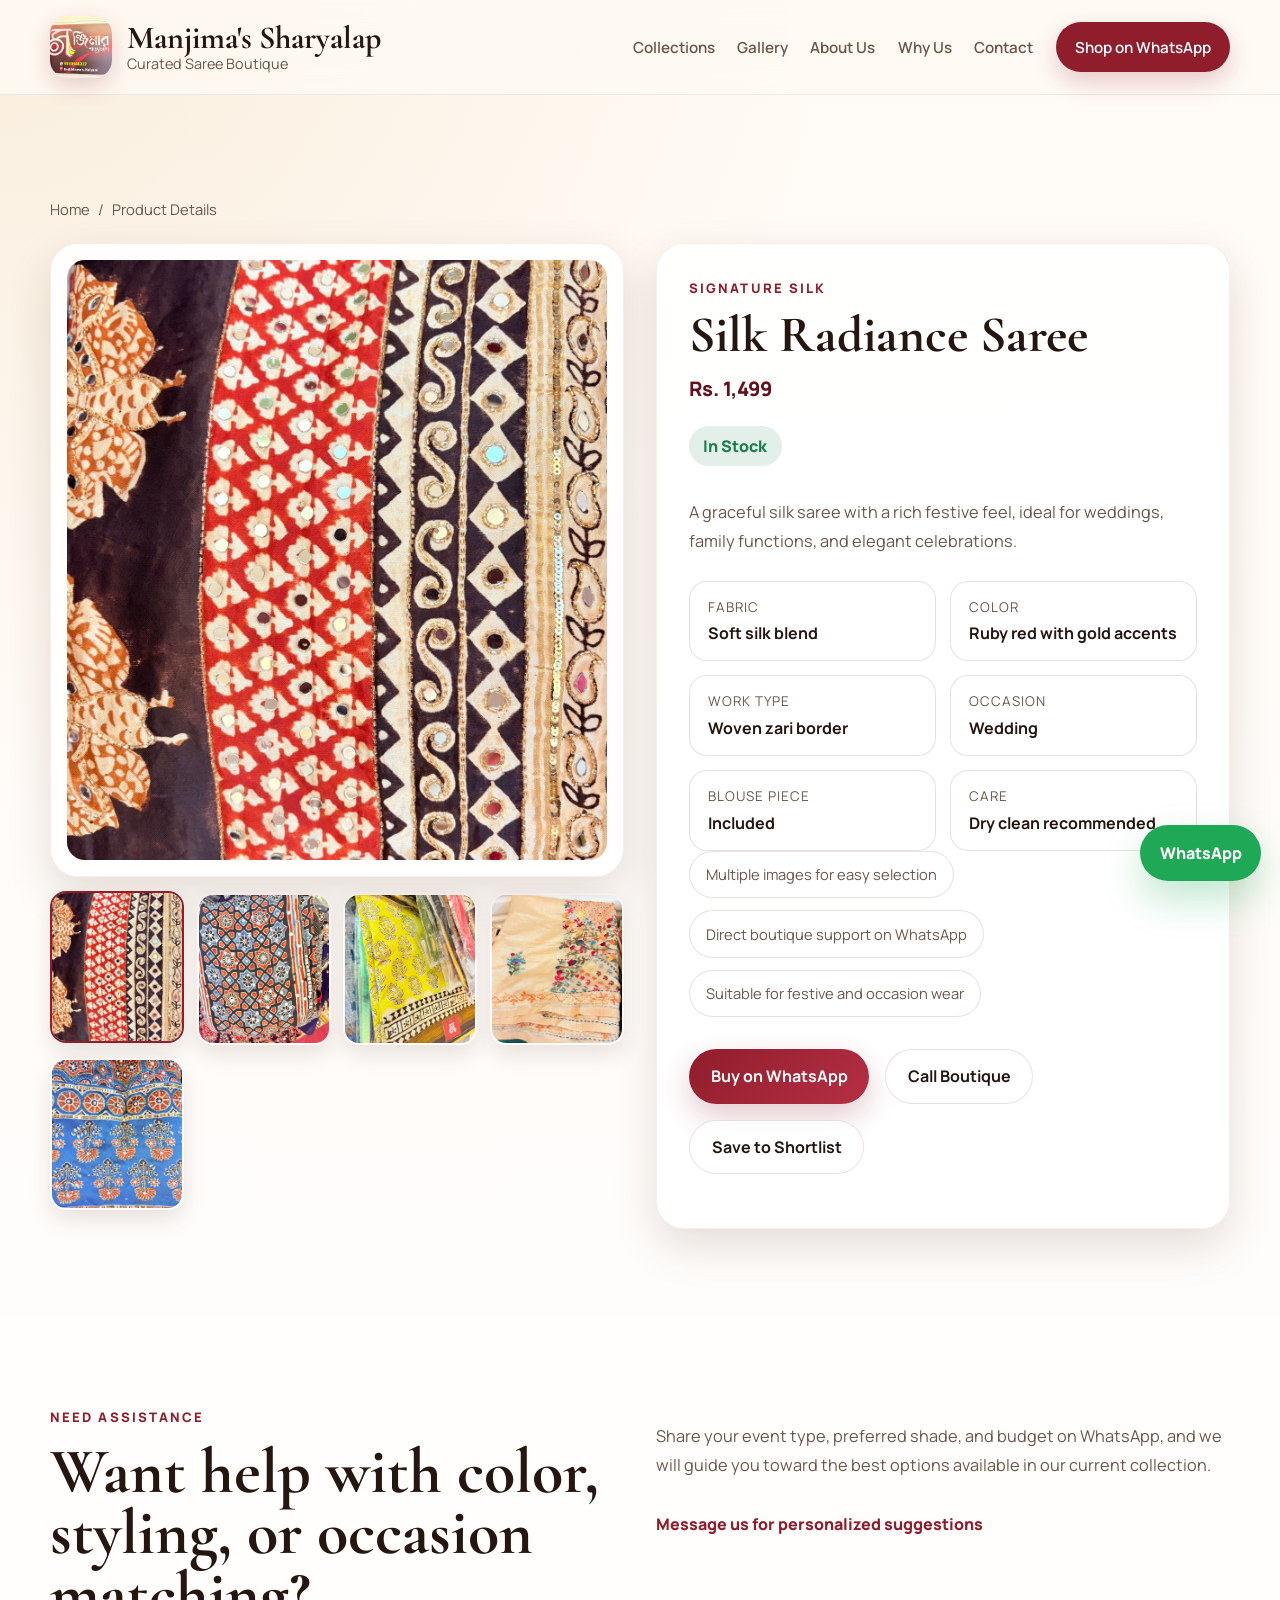
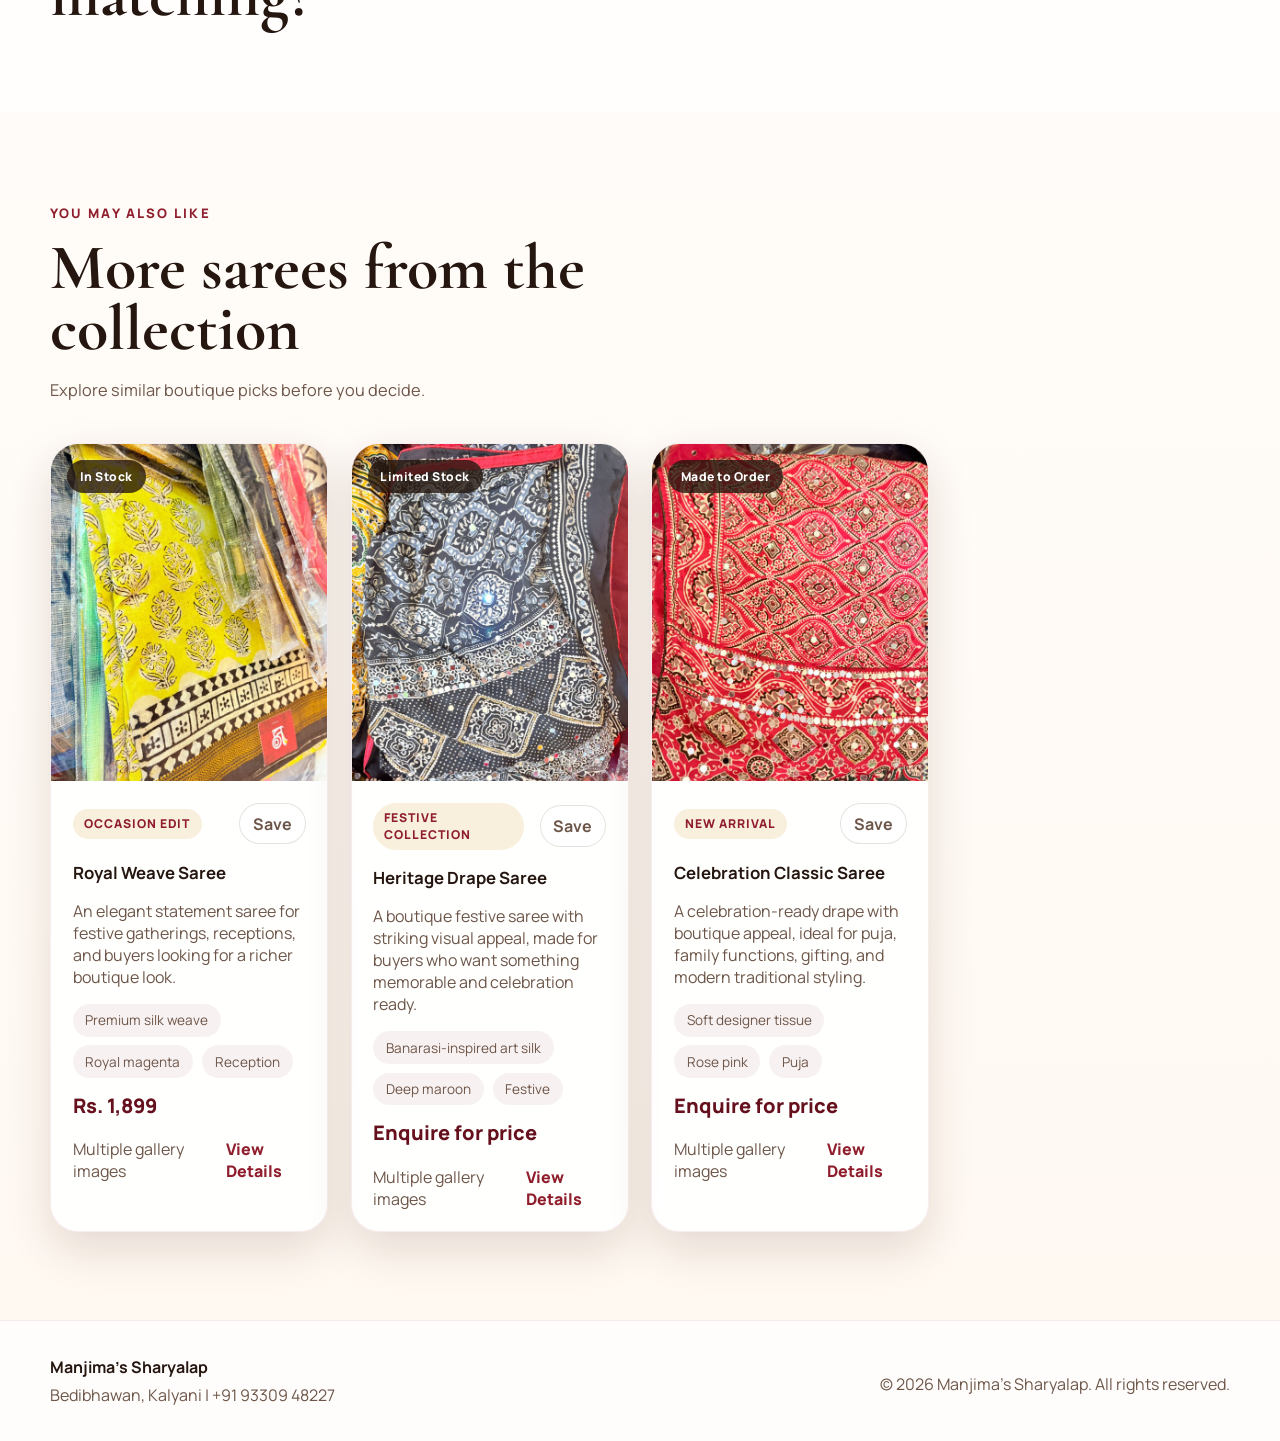
==== commit 04b62bc0: "new pages" ====
--- a/product.html
+++ b/product.html
@@ -34,10 +34,11 @@
 
             <!-- Main navigation: keep these links aligned with index.html sections -->
             <nav class="site-nav">
-                <a href="index.html#collections">Collections</a>
-                <a href="index.html#about">About Us</a>
-                <a href="index.html#why-us">Why Us</a>
-                <a href="index.html#contact">Contact</a>
+                <a href="collections.html">Collections</a>
+                <a href="gallery.html">Gallery</a>
+                <a href="about.html">About Us</a>
+                <a href="why-us.html">Why Us</a>
+                <a href="contact.html">Contact</a>
                 <a class="nav-cta" href="https://wa.me/919330948227?text=Hello%2C%20I%20want%20to%20explore%20your%20sarees." target="_blank" rel="noreferrer">Shop on WhatsApp</a>
             </nav>
         </div>
--- a/css/style.css
+++ b/css/style.css
@@ -190,6 +190,7 @@
 }
 
 .hero-copy h1,
+.section h1,
 .section h2,
 .product-info h1 {
     margin: 0;
@@ -399,6 +400,58 @@
     gap: 1.4rem;
 }
 
+.gallery-grid {
+    display: grid;
+    grid-template-columns: repeat(4, minmax(220px, 1fr));
+    gap: 1.2rem;
+}
+
+.gallery-card {
+    overflow: hidden;
+    border-radius: var(--radius-lg);
+    background: rgba(255, 255, 255, 0.92);
+    border: 1px solid rgba(143, 29, 44, 0.08);
+    box-shadow: var(--shadow);
+    transition: transform 0.25s ease, box-shadow 0.25s ease;
+}
+
+.gallery-card:hover,
+.gallery-card:focus-visible {
+    transform: translateY(-4px);
+    box-shadow: 0 22px 48px rgba(73, 35, 16, 0.18);
+}
+
+.gallery-card img {
+    width: 100%;
+    aspect-ratio: 0.82;
+    object-fit: cover;
+}
+
+.gallery-card-body {
+    padding: 1rem 1.1rem 1.2rem;
+}
+
+.gallery-card-body span,
+.gallery-card-body small {
+    display: block;
+    color: var(--muted);
+}
+
+.gallery-card-body span {
+    margin-bottom: 0.4rem;
+    font-size: 0.78rem;
+    font-weight: 800;
+    letter-spacing: 0.08em;
+    text-transform: uppercase;
+    color: var(--primary);
+}
+
+.gallery-card-body strong {
+    display: block;
+    margin-bottom: 0.35rem;
+    font-size: 1rem;
+}
+
 /* Product card styles */
 .card {
     overflow: hidden;
@@ -844,7 +897,8 @@
 /* Responsive layout rules */
 @media (max-width: 1080px) {
     .product-grid,
-    .feature-grid {
+    .feature-grid,
+    .gallery-grid {
         grid-template-columns: repeat(2, minmax(0, 1fr));
     }
 
@@ -915,7 +969,8 @@
     .product-grid,
     .feature-grid,
     .thumbs,
-    .detail-grid {
+    .detail-grid,
+    .gallery-grid {
         grid-template-columns: 1fr;
     }
 
